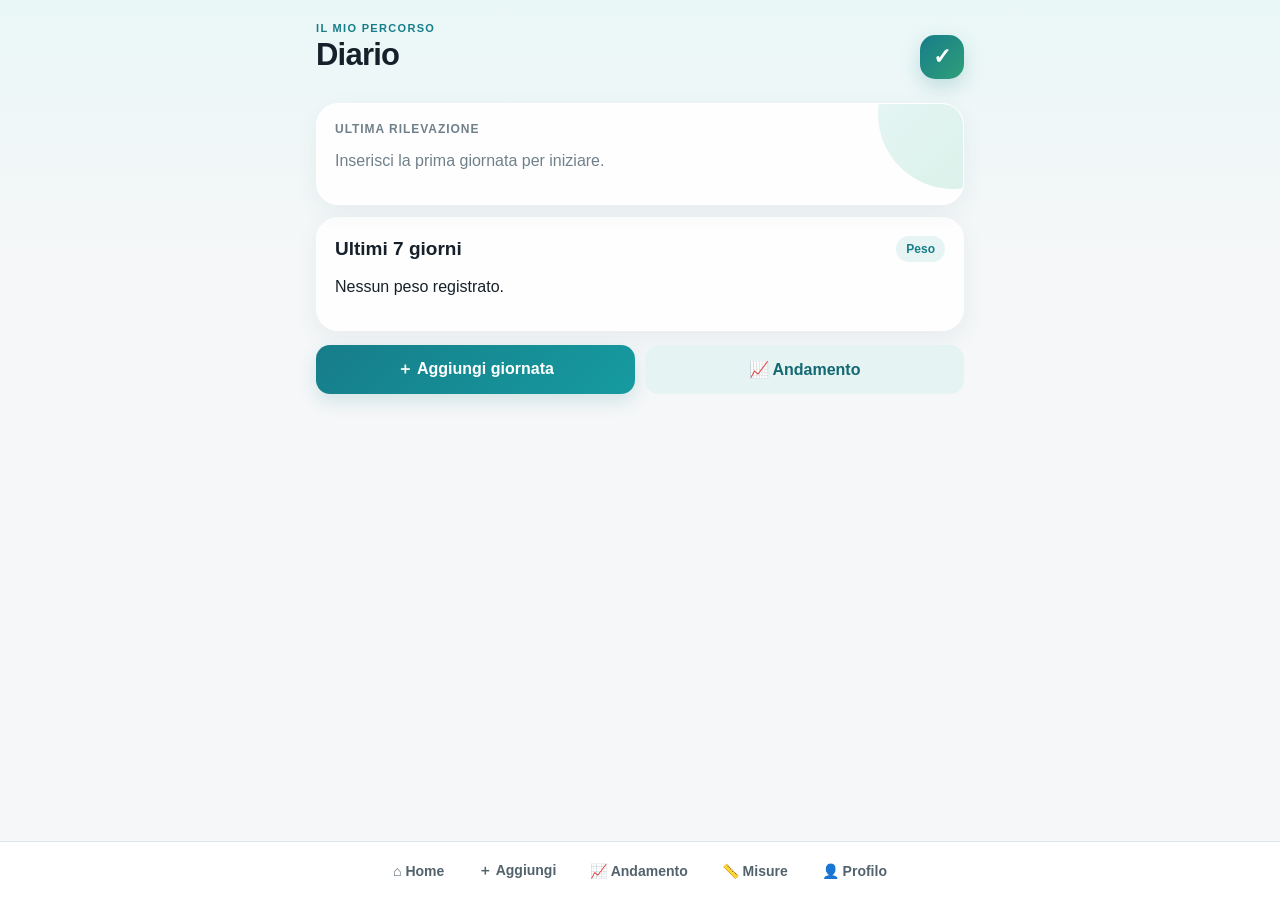
==== index.html @ a6074525 "Add files via upload" ====
<!doctype html><html lang='it'><head><meta charset='utf-8'><meta name='viewport' content='width=device-width,initial-scale=1,viewport-fit=cover'><meta name='theme-color' content='#167d89'><link rel='manifest' href='manifest.json'><link rel='stylesheet' href="style.css?v=2.6.1"><title>Diario</title></head><body><main id='app'></main><nav><button data-page='home'>⌂ Home</button><button data-page='add'>＋ Aggiungi</button><button data-page='trend'>📈 Andamento</button><button data-page='measures'>📏 Misure</button><button data-page='profile'>👤 Profilo</button></nav><script src="app.js?v=2.6.1"></script><script>
window.addEventListener('load', function () {
  if ('serviceWorker' in navigator) {
    navigator.serviceWorker.register('./sw.js?v=2.6.1', {updateViaCache:'none'})
      .then(function(reg){ reg.update(); })
      .catch(function(){});
  }
});
</script>

</body></html>
---- style.css ----
:root{font-family:-apple-system,BlinkMacSystemFont,"Segoe UI",sans-serif;color:#16202a;background:#f2f6f8;--accent:#167d89;--accent2:#2f9f78;--soft:#e7f4f4;--ink:#16202a;--danger:#c74343}*{box-sizing:border-box}body{margin:0;background:linear-gradient(180deg,#eaf7f7 0,#f5f7f8 250px,#f5f7f8 100%);min-height:100vh}main{max-width:680px;margin:auto;padding:22px 16px 108px}.hero-title,.page-title{display:flex;justify-content:space-between;align-items:center;gap:12px}.page-title{justify-content:flex-start}.eyebrow{font-size:11px;font-weight:800;letter-spacing:.12em;color:var(--accent);margin-bottom:2px}h1{font-size:31px;margin:3px 0 18px;letter-spacing:-.025em}h2{font-size:19px;margin:0}.hero-icon{width:44px;height:44px;border-radius:15px;display:grid;place-items:center;background:linear-gradient(135deg,var(--accent),var(--accent2));color:white;font-size:22px;font-weight:900;box-shadow:0 8px 20px #167d8935}.card{background:#ffffffed;border:1px solid #ffffff;border-radius:22px;padding:18px;margin:12px 0;box-shadow:0 8px 25px #274b5910}.highlight{position:relative;overflow:hidden}.highlight:after{content:"";position:absolute;width:150px;height:150px;border-radius:50%;right:-65px;top:-65px;background:linear-gradient(135deg,#55c6c522,#44b78b33)}.caps{font-size:12px;font-weight:800;letter-spacing:.08em}.muted{color:#70808a}.weight{font-size:44px;font-weight:800;margin:5px 0;letter-spacing:-.04em}.weight small{font-size:20px;letter-spacing:0}.delta{font-weight:750}.good{color:#23805f}.up{color:#c35b46}.section-head{display:flex;align-items:center;justify-content:space-between;gap:10px;margin-bottom:5px}.pill{font-size:12px;font-weight:750;background:var(--soft);color:var(--accent);padding:6px 10px;border-radius:999px}.grid{display:grid;grid-template-columns:1fr 1fr;gap:10px}.actions{margin-top:14px}.btn,button{border:0;border-radius:14px;padding:14px 16px;font-size:16px;font-weight:700;background:#e9eef0;color:var(--ink);cursor:pointer}.primary{background:linear-gradient(135deg,var(--accent),#169ba0);color:#fff;width:100%;box-shadow:0 7px 18px #167d8928}.secondary{background:#e5f3f3;color:#126873;width:100%}.danger{background:#fff0f0;color:var(--danger);width:100%}button:disabled{opacity:.45;cursor:not-allowed}.back{width:44px;height:44px;padding:0;border-radius:14px;font-size:31px;line-height:1;background:#ffffffb8;color:var(--accent)}label{display:block;font-weight:700;margin:16px 0 7px}input,textarea{width:100%;border:1px solid #d9e2e5;border-radius:14px;padding:13px 14px;font:inherit;background:#fff;outline:none;transition:.15s}input:focus,textarea:focus{border-color:#55aeb4;box-shadow:0 0 0 3px #55aeb41c}textarea{min-height:78px;resize:vertical}.coffee{display:flex;align-items:center;gap:15px}.coffee button{width:48px;background:var(--soft);color:var(--accent);font-size:20px}.coffee strong{font-size:22px;min-width:24px;text-align:center}.chart-card{color:var(--accent)}.chart-card h2,.chart-card .muted{color:var(--ink)}.chart-wrap{position:relative}.chart{height:320px;width:100%;overflow:visible}.chart-line{stroke:var(--accent);stroke-width:2.4}.chart-point{fill:var(--accent);stroke:var(--accent);stroke-width:.65}.chart-grid{stroke:#dce7e9;stroke-width:.45}.chart-axis{stroke:#8da0a8;stroke-width:.55}.chart-y-label{fill:#657780;font-size:3.5px}.chart-unit{position:absolute;left:0;top:1px;color:#70808a;font-size:12px;font-weight:700}.chart-dates{display:flex;justify-content:space-between;color:#70808a;font-size:13px}.tabs{display:flex;gap:8px;overflow:auto;margin-bottom:8px}.tabs button{white-space:nowrap;padding:10px 12px;font-size:13px}.tabs button.active{background:var(--accent);color:#fff}.stats{display:grid;grid-template-columns:repeat(3,1fr);gap:8px}.stats div{background:#f4f8f8;border-radius:14px;padding:12px}.stats span{display:block;color:#70808a;font-size:12px;margin-bottom:5px}.stats b{font-size:15px}.listitem{display:flex;justify-content:space-between;align-items:center;border-top:1px solid #edf0f1;padding:14px 2px;cursor:pointer}.listitem span{display:flex;flex-direction:column;gap:2px}.listitem small{color:#839099;text-transform:capitalize}.form-actions{display:grid;gap:9px;margin-top:22px}.notice{background:#e6f6ee;color:#216b51;border-radius:16px;padding:13px 15px;margin:2px 0 12px;font-size:14px}.warning{background:#fff4df;color:#8c6217;border-radius:12px;padding:10px 12px;margin-top:8px;font-size:13px}.pdf-btn{background:linear-gradient(135deg,#f0a84d,#e77c4c);color:white;padding:11px 15px;box-shadow:0 7px 18px #d6804030}.mini{font-size:12px;padding:8px 10px;background:#fff2e6;color:#a55825}nav{position:fixed;bottom:0;left:0;right:0;background:#ffffffec;backdrop-filter:blur(16px);border-top:1px solid #dce5e7;display:flex;justify-content:center;gap:8px;padding:10px max(10px,env(safe-area-inset-right)) calc(10px + env(safe-area-inset-bottom)) max(10px,env(safe-area-inset-left));z-index:5}nav button{padding:10px 13px;font-size:14px;background:transparent;color:#52636d}nav button:hover{background:#edf6f6;color:var(--accent)}@media(max-width:480px){.chart{height:290px}.weight{font-size:40px}.grid{grid-template-columns:1fr}.stats{grid-template-columns:1fr 1fr}.stats div:last-child{grid-column:1/-1}}

.head-actions{display:flex;gap:8px;flex-wrap:wrap;justify-content:flex-end}

.import-help{line-height:1.5;margin:7px 0 12px}.import-textarea{min-height:300px;font-size:14px;line-height:1.45;white-space:pre-wrap}.import-actions{display:grid;grid-template-columns:1fr 1fr;gap:9px;margin-top:12px}.import-result{margin-top:14px;padding:14px;border-radius:14px;display:grid;gap:4px;font-size:14px}.import-result b{font-size:16px}.import-result.ok{background:#e8f6ef;color:#205f49}.import-result.bad{background:#fff0f0;color:#9a3f3f}.import-warn{color:#9a651d;font-weight:700}.import-errors{margin-top:10px;background:#fff8e8;border-radius:12px;padding:10px 12px;color:#7c5b21;font-size:13px}.import-errors summary{cursor:pointer;font-weight:700;margin-bottom:6px}@media(max-width:480px){.import-textarea{min-height:360px}.import-actions{grid-template-columns:1fr}}

select{width:100%;border:1px solid #d9e2e5;border-radius:14px;padding:13px 14px;font:inherit;background:#fff;color:var(--ink);outline:none}
select:focus{border-color:#55aeb4;box-shadow:0 0 0 3px #55aeb41c}
.bmi-now{display:flex;align-items:baseline;gap:8px;margin-top:10px;position:relative;z-index:1}
.bmi-now span{font-size:12px;font-weight:800;color:#70808a;text-transform:uppercase;letter-spacing:.06em}
.bmi-now b{font-size:22px;color:var(--accent)}
.bmi-now small{font-size:12px;color:#70808a}
.goal-card .goal-row{display:flex;align-items:center;gap:9px;margin:10px 0 8px}
.goal-card .goal-row span{color:#839099}
.progress{height:10px;background:#e6edef;border-radius:999px;overflow:hidden}
.progress span{display:block;height:100%;background:linear-gradient(90deg,var(--accent),var(--accent2));border-radius:999px}
.chart-average{stroke:#ef9d45;stroke-width:2;stroke-dasharray:4 2;opacity:.95}
.chart-bmi-line{stroke:#7857a8;stroke-width:2.4}
.chart-bmi-point{fill:#7857a8;stroke:#7857a8;stroke-width:.65}
.toggle{display:flex;align-items:center;gap:7px;margin:0;font-size:12px;color:#657780;font-weight:700}
.toggle input{width:auto;margin:0;accent-color:var(--accent)}
.profile-preview{margin:18px 0 4px;padding:14px;border-radius:16px;background:#eef7f7;display:flex;align-items:baseline;gap:9px;flex-wrap:wrap;color:#567078}
.profile-preview b{font-size:24px;color:var(--accent)}
.profile-preview small{font-size:12px}
.profile-save{margin-top:14px}
.search-wrap{margin:10px 0 2px}
.search-wrap input{background:#f8fbfb}
.history-right{display:flex;flex-direction:column;align-items:flex-end;gap:2px}
.history-right small{color:#839099}
@media(max-width:480px){
  nav{gap:2px}
  nav button{padding:9px 8px;font-size:12px}
}

.measure-grid{display:grid;grid-template-columns:1fr 1fr;gap:12px}
.measure-note{margin:10px 0 0}
.measure-table-wrap{overflow-x:auto;-webkit-overflow-scrolling:touch}
.measure-table{width:100%;border-collapse:collapse;min-width:680px;font-size:12px}
.measure-table th,.measure-table td{padding:10px 8px;border-bottom:1px solid #e5ecee;text-align:left;vertical-align:top}
.measure-table th{font-size:11px;text-transform:uppercase;letter-spacing:.04em;color:#6f8088;background:#f8fbfb}
.measure-table tbody tr{cursor:pointer}
.measure-table tbody tr:active{background:#eef7f7}
.form-card h2{margin:0 0 12px}
@media(max-width:480px){
  .measure-grid{grid-template-columns:1fr 1fr}
  nav{overflow-x:auto;justify-content:flex-start}
  nav button{min-width:max-content}
}

.measure-filter{display:flex;align-items:center;gap:9px;margin:10px 0 0;font-weight:700;color:#52656e}
.measure-filter input{width:auto;margin:0;accent-color:var(--accent)}
.filter-help{margin:6px 0 12px}
.empty-cell{text-align:center!important;color:#839099;padding:18px!important}

.next-visit-card{display:flex;align-items:center;gap:12px}
.next-visit-card .next-visit-icon{font-size:25px;line-height:1}
.next-visit-card b{display:block;margin-top:3px;font-size:18px}


/* v2.6 - aggiornamento conservativo */
.date-entry{display:grid;grid-template-columns:minmax(0,1fr) 48px;gap:8px;align-items:stretch}
.date-picker-btn{position:relative;display:flex;align-items:center;justify-content:center;margin:0;border:1px solid #d9e2e5;border-radius:14px;background:#f6f9fa;font-size:18px;cursor:pointer;overflow:hidden}
.date-picker-btn input[type=date]{position:absolute;inset:0;width:100%;height:100%;opacity:0;cursor:pointer;border:0;padding:0}
.day-calorie-preview{margin:14px 0 4px;padding:13px 14px;border:1px solid #dfe8ea;border-radius:14px;background:#f8fbfb}
.day-calorie-preview span,.day-calorie-preview b,.day-calorie-preview small{display:block}
.day-calorie-preview span{font-size:12px;color:#71818a;font-weight:700}
.day-calorie-preview b{font-size:20px;margin:5px 0;color:#31484f}
.day-calorie-preview small{color:#7b8b91;line-height:1.35}
.history-right small+small{margin-top:3px}
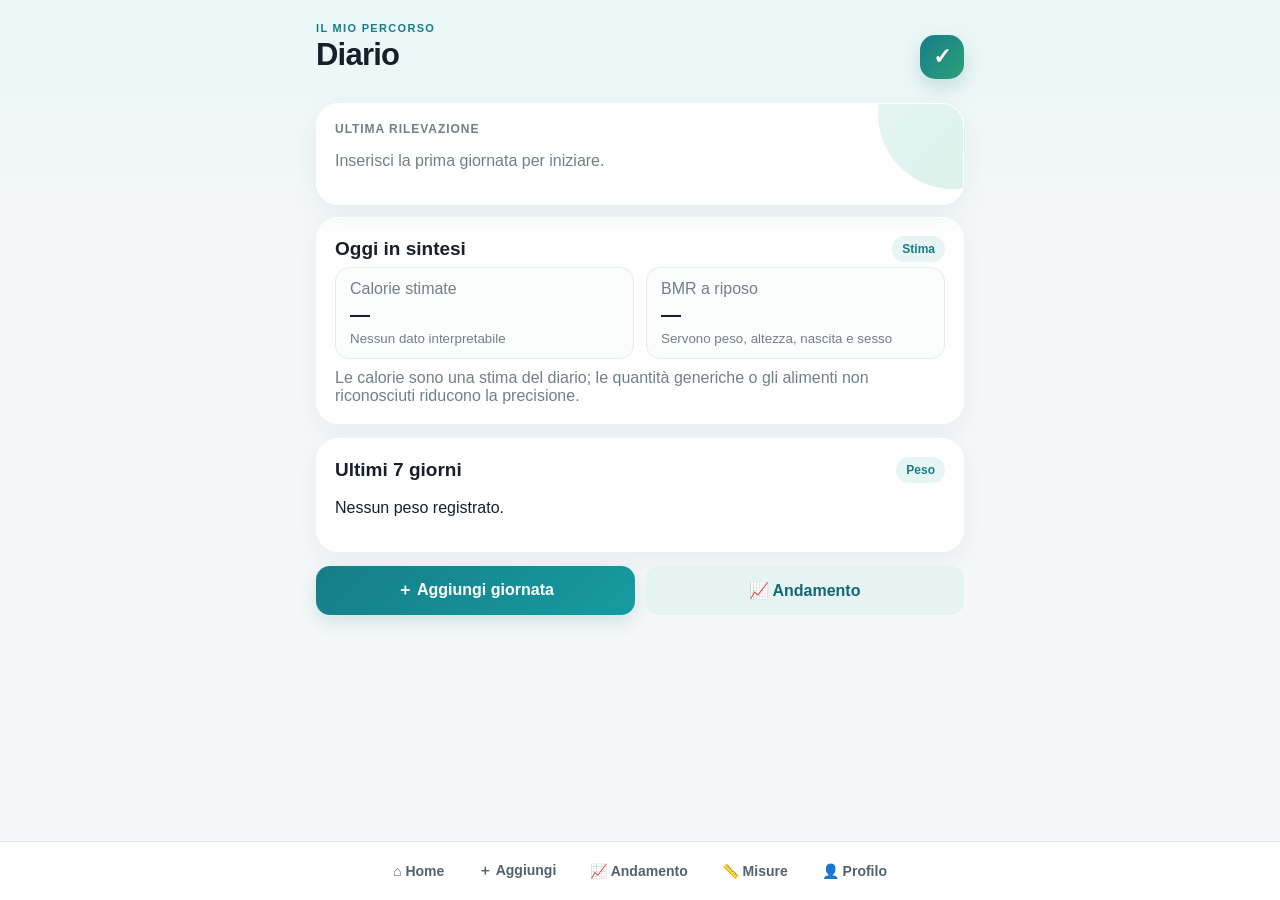
==== commit 54aa04aa: "Add files via upload" ====
--- a/index.html
+++ b/index.html
@@ -1,7 +1,7 @@
-<!doctype html><html lang='it'><head><meta charset='utf-8'><meta name='viewport' content='width=device-width,initial-scale=1,viewport-fit=cover'><meta name='theme-color' content='#167d89'><link rel='manifest' href='manifest.json'><link rel='stylesheet' href="style.css?v=2.6.1"><title>Diario</title></head><body><main id='app'></main><nav><button data-page='home'>⌂ Home</button><button data-page='add'>＋ Aggiungi</button><button data-page='trend'>📈 Andamento</button><button data-page='measures'>📏 Misure</button><button data-page='profile'>👤 Profilo</button></nav><script src="app.js?v=2.6.1"></script><script>
+<!doctype html><html lang='it'><head><meta charset='utf-8'><meta name='viewport' content='width=device-width,initial-scale=1,viewport-fit=cover'><meta name='theme-color' content='#167d89'><link rel='manifest' href='manifest.json'><link rel='stylesheet' href="style.css?v=2.6.0"><title>Diario</title></head><body><main id='app'></main><nav><button data-page='home'>⌂ Home</button><button data-page='add'>＋ Aggiungi</button><button data-page='trend'>📈 Andamento</button><button data-page='measures'>📏 Misure</button><button data-page='profile'>👤 Profilo</button></nav><script src="app.js?v=2.6.0"></script><script>
 window.addEventListener('load', function () {
   if ('serviceWorker' in navigator) {
-    navigator.serviceWorker.register('./sw.js?v=2.6.1', {updateViaCache:'none'})
+    navigator.serviceWorker.register('./sw.js?v=2.6.0', {updateViaCache:'none'})
       .then(function(reg){ reg.update(); })
       .catch(function(){});
   }
--- a/style.css
+++ b/style.css
@@ -56,14 +56,41 @@
 .next-visit-card .next-visit-icon{font-size:25px;line-height:1}
 .next-visit-card b{display:block;margin-top:3px;font-size:18px}
 
-
-/* v2.6 - aggiornamento conservativo */
+/* Date: digitazione manuale GG-MM-AAAA + calendario */
 .date-entry{display:grid;grid-template-columns:minmax(0,1fr) 48px;gap:8px;align-items:stretch}
 .date-picker-btn{position:relative;display:flex;align-items:center;justify-content:center;margin:0;border:1px solid #d9e2e5;border-radius:14px;background:#f6f9fa;font-size:18px;cursor:pointer;overflow:hidden}
 .date-picker-btn input[type=date]{position:absolute;inset:0;width:100%;height:100%;opacity:0;cursor:pointer;border:0;padding:0}
-.day-calorie-preview{margin:14px 0 4px;padding:13px 14px;border:1px solid #dfe8ea;border-radius:14px;background:#f8fbfb}
-.day-calorie-preview span,.day-calorie-preview b,.day-calorie-preview small{display:block}
-.day-calorie-preview span{font-size:12px;color:#71818a;font-weight:700}
-.day-calorie-preview b{font-size:20px;margin:5px 0;color:#31484f}
-.day-calorie-preview small{color:#7b8b91;line-height:1.35}
+
+
+/* v2.6.0 — calorie guidate + BMR */
+.diary-calorie-card{margin-bottom:14px}
+.calorie-summary-grid{display:grid;grid-template-columns:repeat(2,minmax(0,1fr));gap:12px}
+.calorie-summary-grid>div{padding:12px 14px;border:1px solid #e6ecee;border-radius:14px;background:#fbfcfc}
+.calorie-summary-grid span,.calorie-summary-grid small{display:block;color:#718087}
+.calorie-summary-grid b{display:block;font-size:20px;margin:5px 0}
+.calorie-disclaimer{margin:10px 0 0}
 .history-right small+small{margin-top:3px}
+
+.diary-top-metrics{display:grid;grid-template-columns:1fr 1fr;gap:10px;margin:14px 0 8px}
+.diary-top-metrics>div{padding:12px 14px;border:1px solid #dfe8ea;border-radius:14px;background:#f8fbfb}
+.diary-top-metrics span,.diary-top-metrics b,.diary-top-metrics small{display:block}
+.diary-top-metrics span{font-size:11px;color:#71838a;text-transform:uppercase;letter-spacing:.04em}
+.diary-top-metrics b{font-size:20px;margin-top:4px}
+.diary-top-metrics small{font-size:11px;color:#7b8b91;margin-top:3px}
+.calorie-writing-tip-single{margin:0 2px 16px;color:#6f8088;font-size:11px;line-height:1.45}
+
+.calorie-review-overlay{position:fixed;inset:0;z-index:9999;background:rgba(20,35,40,.42);display:flex;align-items:center;justify-content:center;padding:18px}
+.calorie-review-modal{width:min(430px,100%);background:#fff;border-radius:18px;padding:20px;box-shadow:0 18px 55px rgba(0,0,0,.22)}
+.calorie-review-modal h3{margin:0 0 12px}
+.calorie-review-message{font-size:14px;line-height:1.6;color:#465a62;white-space:normal}
+.calorie-review-actions{display:grid;grid-template-columns:1fr 1fr;gap:10px;margin-top:18px}
+.calorie-review-actions button{width:100%}
+
+@media(max-width:640px){.calorie-summary-grid{grid-template-columns:1fr}}
+@media(max-width:480px){
+ .diary-top-metrics{grid-template-columns:1fr 1fr;gap:8px}
+ .diary-top-metrics>div{padding:10px}
+ .diary-top-metrics b{font-size:17px}
+ .diary-calorie-card .calorie-summary-grid{gap:8px}
+ .diary-calorie-card .calorie-summary-grid>div{padding:10px}
+}
